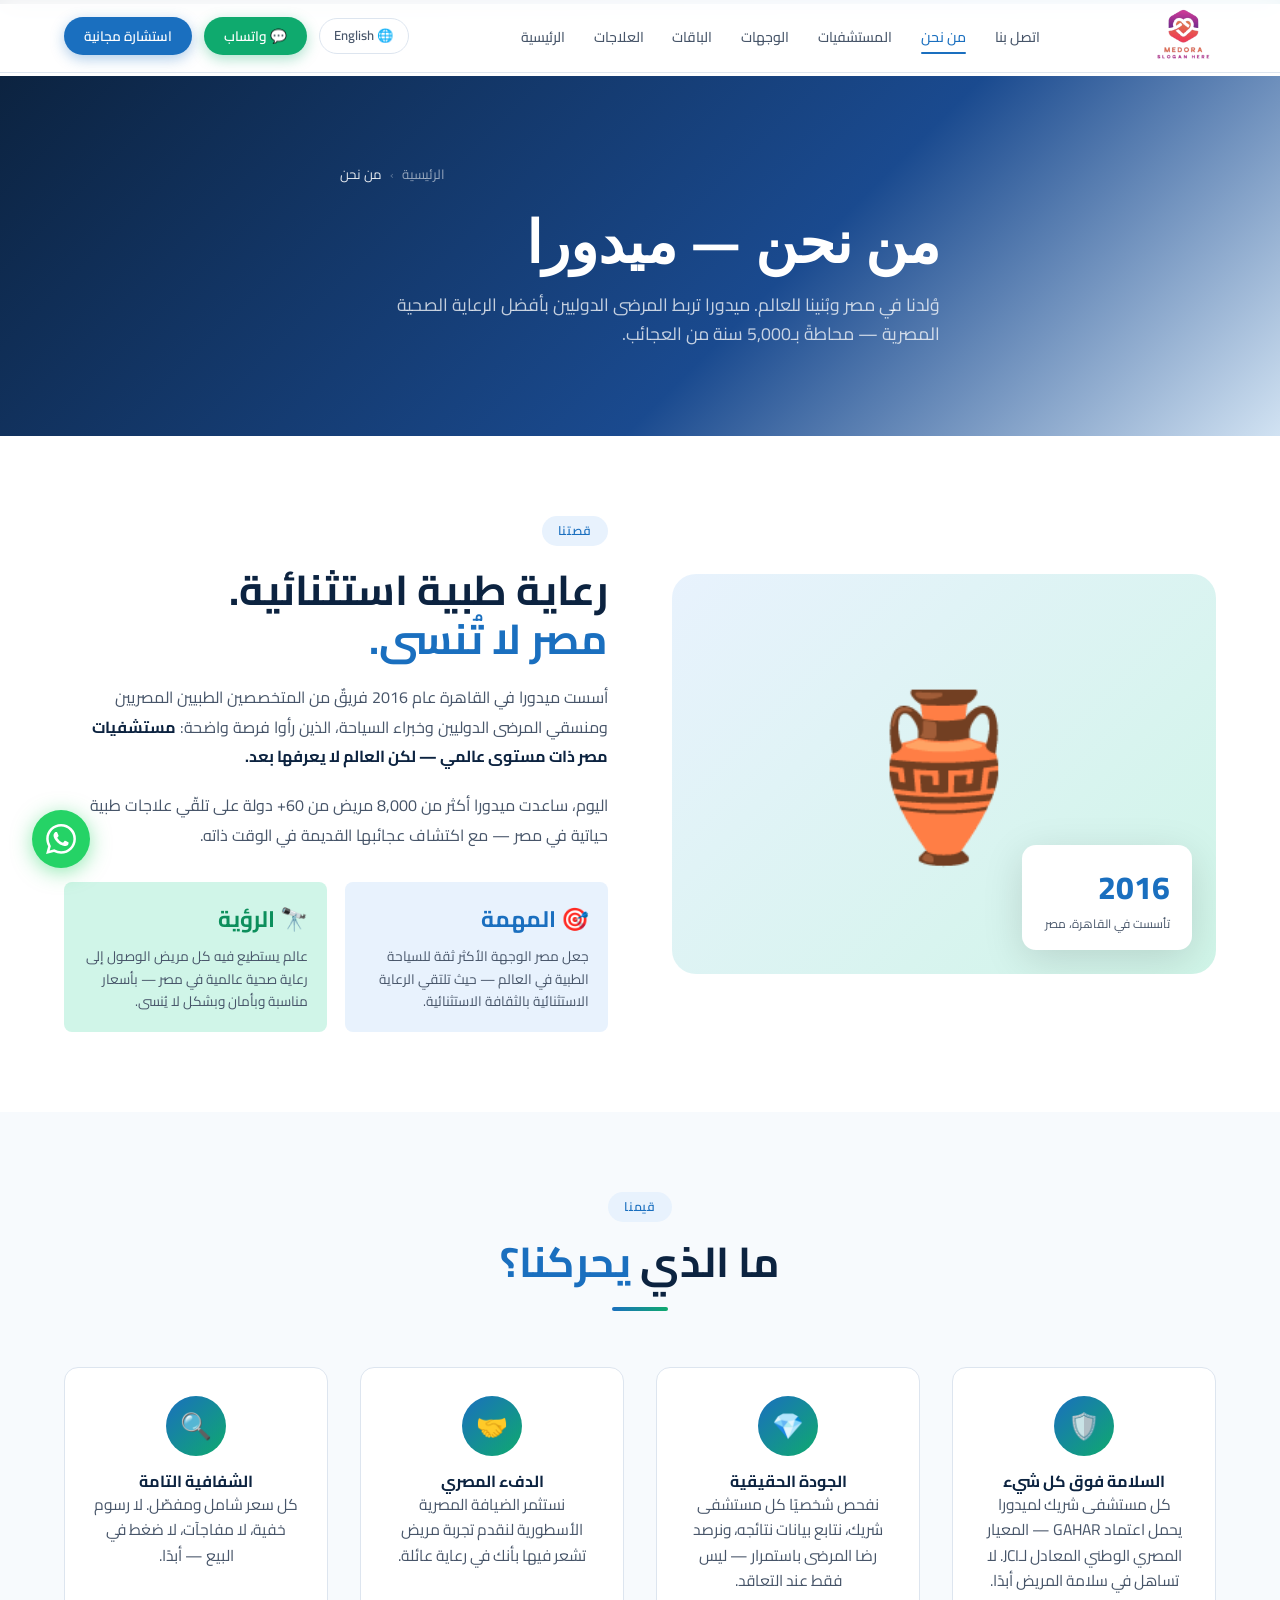
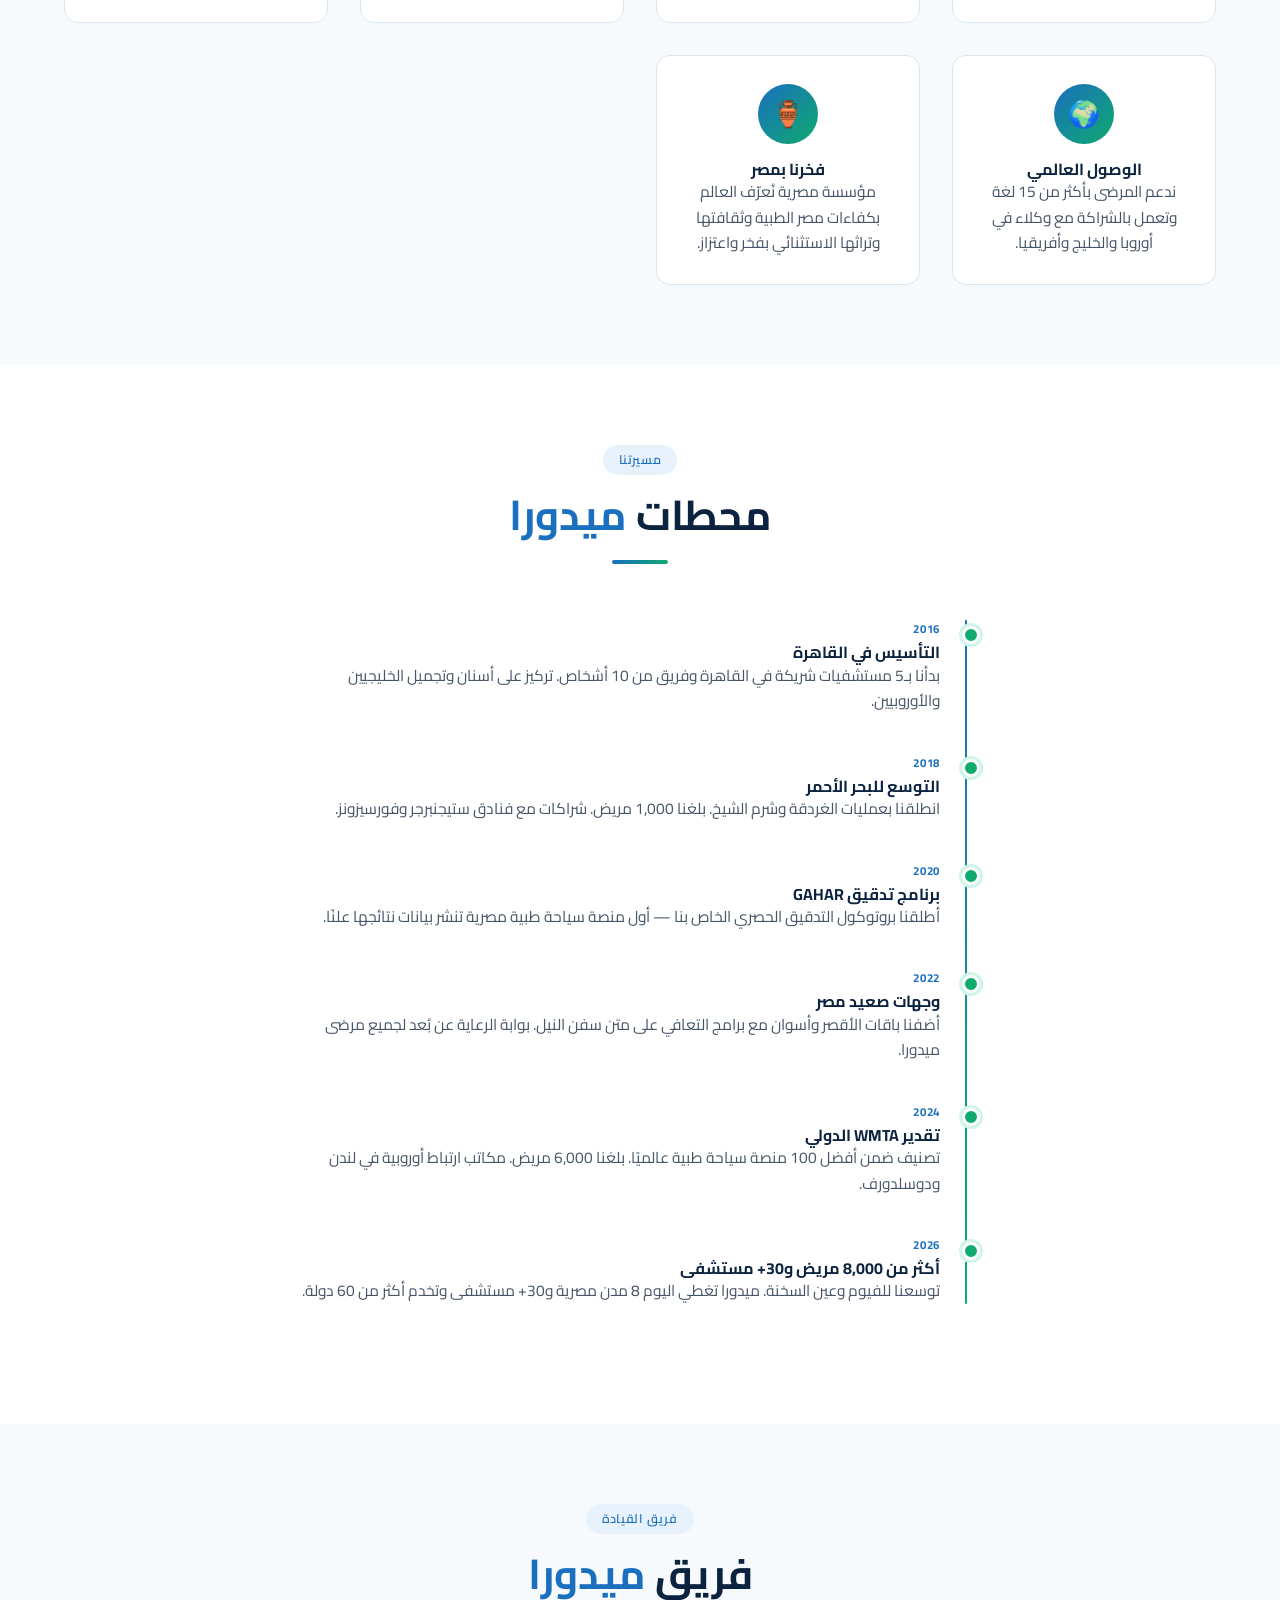
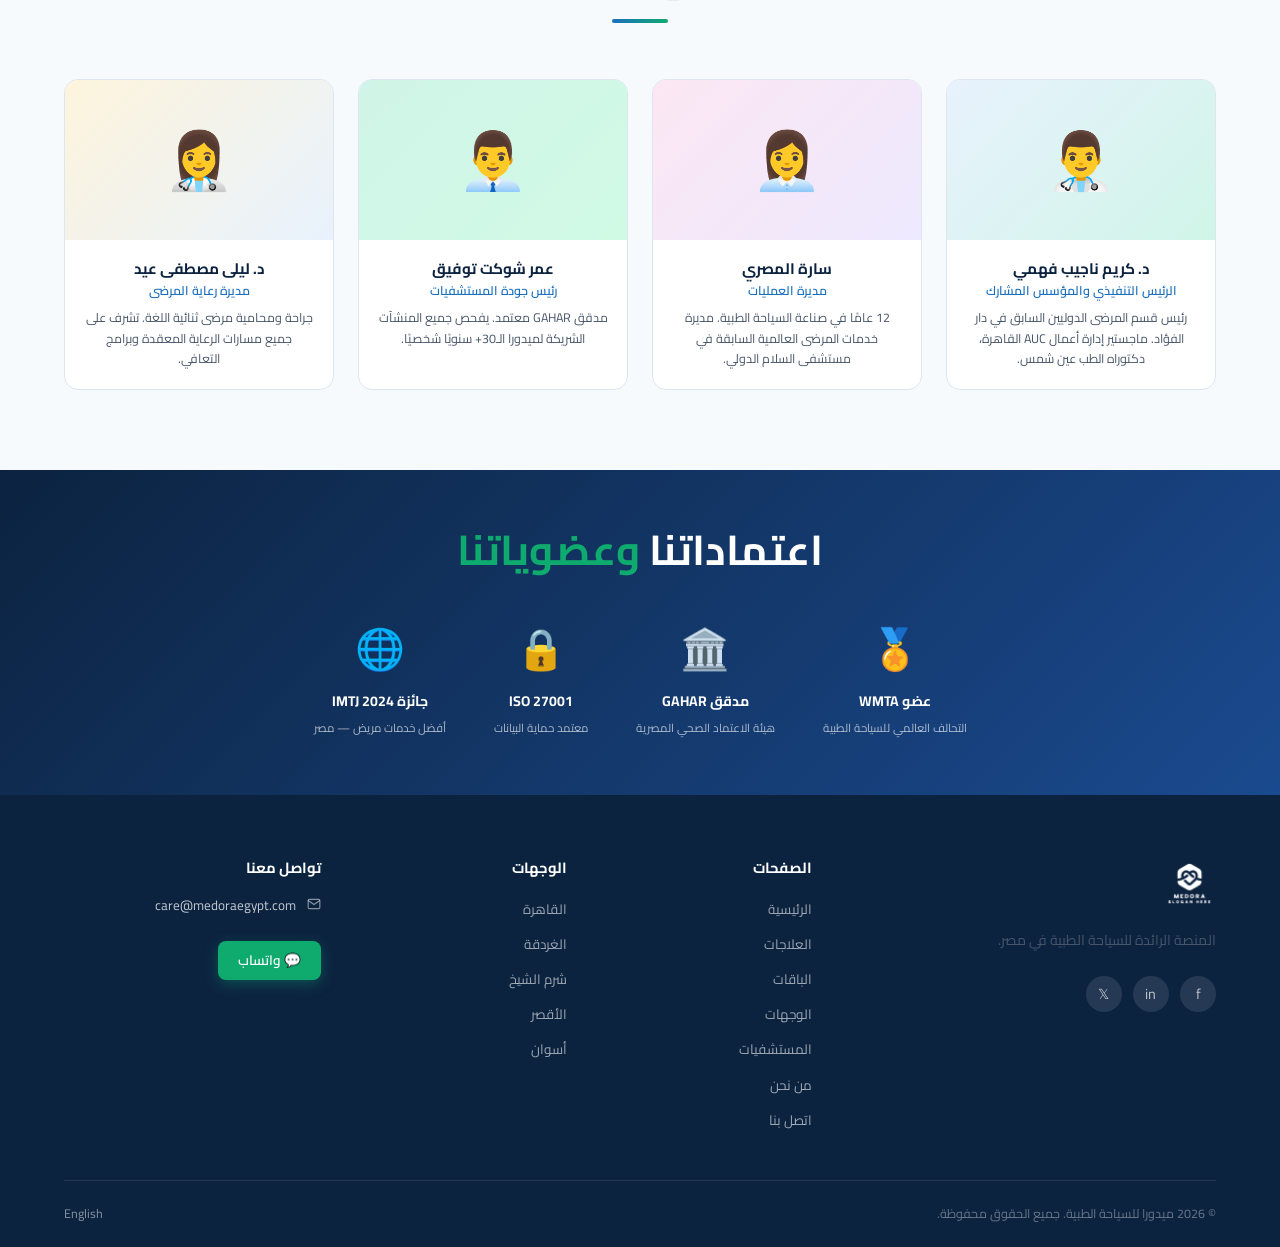
==== about-ar.html @ 48c4e3ce "Add all project files" ====
﻿<!DOCTYPE html>
<html lang="ar" dir="rtl">

<head>
    <meta charset="UTF-8" />
    <meta name="viewport" content="width=device-width, initial-scale=1.0" />
    <title>من نحن — ميدورا مصر</title>
    <meta name="description"
        content="تعرف على ميدورا: مهمتنا، رؤيتنا، قيمنا، مسيرتنا وفريقنا في خدمة السياحة الطبية في مصر منذ 2016." />
    <link rel="stylesheet" href="style.css" />
    <link href="https://fonts.googleapis.com/css2?family=Cairo:wght@400;600;700;800&display=swap" rel="stylesheet" />
    <style>
        body {
            font-family: 'Cairo', 'Inter', sans-serif
        }

        .about-split {
            display: grid;
            grid-template-columns: 1fr 1fr;
            gap: 4rem;
            align-items: center
        }

        .about-img-box {
            border-radius: var(--radius-lg);
            overflow: hidden;
            height: 400px;
            background: linear-gradient(135deg, var(--clr-primary-light), var(--clr-accent-light));
            display: flex;
            align-items: center;
            justify-content: center;
            font-size: 10rem;
            position: relative
        }

        .about-badge {
            position: absolute;
            bottom: 1.5rem;
            right: 1.5rem;
            background: #fff;
            border-radius: var(--radius-md);
            padding: 1rem 1.4rem;
            box-shadow: var(--shadow-lg)
        }

        .about-badge .n {
            font-size: 2rem;
            font-weight: 800;
            color: var(--clr-primary)
        }

        .about-badge .l {
            font-size: .75rem;
            color: var(--clr-slate)
        }

        .value-card {
            padding: 1.75rem;
            background: #fff;
            border-radius: var(--radius-md);
            border: 1px solid var(--clr-border);
            text-align: center;
            transition: var(--transition)
        }

        .value-card:hover {
            transform: translateY(-5px);
            box-shadow: var(--shadow-lg);
            border-color: var(--clr-primary)
        }

        .value-icon {
            width: 60px;
            height: 60px;
            border-radius: 50%;
            background: linear-gradient(135deg, var(--clr-primary), var(--clr-accent));
            display: flex;
            align-items: center;
            justify-content: center;
            margin: 0 auto 1rem;
            font-size: 1.6rem
        }

        .timeline {
            padding-right: 2.5rem;
            position: relative;
            max-width: 680px;
            margin: 0 auto
        }

        .timeline::before {
            content: '';
            position: absolute;
            right: .8rem;
            top: 0;
            bottom: 0;
            width: 2px;
            background: linear-gradient(to bottom, var(--clr-primary), var(--clr-accent));
            border-radius: 2px
        }

        .tl-item {
            position: relative;
            margin-bottom: 2.5rem
        }

        .tl-dot {
            position: absolute;
            right: -2.5rem;
            top: .35rem;
            width: 18px;
            height: 18px;
            background: var(--clr-accent);
            border: 3px solid #fff;
            border-radius: 50%;
            box-shadow: 0 0 0 3px var(--clr-accent-light)
        }

        .tl-year {
            font-size: .72rem;
            font-weight: 700;
            color: var(--clr-primary);
            text-transform: uppercase;
            letter-spacing: .06em;
            margin-bottom: .25rem
        }

        .team-card {
            background: #fff;
            border-radius: var(--radius-md);
            overflow: hidden;
            border: 1px solid var(--clr-border);
            text-align: center;
            transition: var(--transition)
        }

        .team-card:hover {
            transform: translateY(-5px);
            box-shadow: var(--shadow-lg)
        }

        .team-av {
            height: 160px;
            display: flex;
            align-items: center;
            justify-content: center;
            font-size: 3.5rem
        }

        .team-body {
            padding: 1.2rem
        }

        .team-body h4 {
            font-size: .95rem;
            margin-bottom: .2rem
        }

        .team-body .role {
            font-size: .78rem;
            color: var(--clr-primary);
            font-weight: 600;
            margin-bottom: .4rem
        }

        @media(max-width:768px) {
            .about-split {
                grid-template-columns: 1fr
            }

            .about-img-box {
                height: 220px;
                font-size: 6rem
            }
        }
    </style>
</head>

<body>
    <div class="egypt-strip"></div>
    <nav class="navbar" id="navbar">
        <div class="nav-inner">
            <a href="index-ar.html" class="nav-logo"><img src="images/logo.png" alt="Medora Medical Tourism" style="height:64px;width:auto;display:block" /></a>
            <ul class="nav-links">
                <li><a href="index-ar.html">الرئيسية</a></li>
                <li><a href="treatments-ar.html">العلاجات</a></li>
                <li><a href="packages-ar.html">الباقات</a></li>
                <li><a href="destinations-ar.html">الوجهات</a></li>
                <li><a href="hospitals-ar.html">المستشفيات</a></li>
                <li><a href="about-ar.html" class="active">من نحن</a></li>
                <li><a href="contact-ar.html">اتصل بنا</a></li>
            </ul>
            <div style="display:flex;align-items:center;gap:.75rem" class="hide-mobile"><a href="about.html"
                    class="lang-switcher">🌐 English</a><a href="https://wa.me/201000000000" target="_blank"
                    class="btn btn-accent btn-sm">💬 واتساب</a><a href="contact-ar.html"
                    class="btn btn-primary btn-sm">استشارة مجانية</a></div>
            <button class="hamburger" onclick="toggleMenu()"><span></span><span></span><span></span></button>
        </div>
    </nav>
    <div class="mobile-menu" id="mobileMenu"><a href="index-ar.html">الرئيسية</a><a
            href="treatments-ar.html">العلاجات</a><a href="packages-ar.html">الباقات</a><a
            href="destinations-ar.html">الوجهات</a><a href="hospitals-ar.html">المستشفيات</a><a href="about-ar.html">من
            نحن</a><a href="contact-ar.html">اتصل بنا</a><a href="about.html">🌐 English</a><a href="contact-ar.html"
            class="btn btn-primary" style="text-align:center">استشارة مجانية</a></div>

    <section class="page-hero">
        <div class="container">
            <div class="page-hero-content">
                <div class="breadcrumb"><span class="current">من نحن</span><span>›</span><a
                        href="index-ar.html">الرئيسية</a></div>
                <h1 class="serif">من نحن — ميدورا</h1>
                <p>وُلدنا في مصر وبُنينا للعالم. ميدورا تربط المرضى الدوليين بأفضل الرعاية الصحية المصرية — محاطةً
                    بـ5,000 سنة من العجائب.</p>
            </div>
        </div>
    </section>

    <section class="section">
        <div class="container">
            <div class="about-split">
                <div class="about-img-box">🏺<div class="about-badge">
                        <div class="n">2016</div>
                        <div class="l">تأسست في القاهرة، مصر</div>
                    </div>
                </div>
                <div>
                    <span class="section-label" style="margin-bottom:1.2rem;display:inline-flex">قصتنا</span>
                    <h2 style="margin-bottom:1.1rem">رعاية طبية استثنائية.<br /><span class="text-primary">مصر لا
                            تُنسى.</span></h2>
                    <p style="font-size:1rem;line-height:1.85;margin-bottom:1.2rem">أسست ميدورا في القاهرة عام 2016
                        فريقٌ من المتخصصين الطبيين المصريين ومنسقي المرضى الدوليين وخبراء السياحة، الذين رأوا فرصة
                        واضحة: <strong style="color:var(--clr-navy)">مستشفيات مصر ذات مستوى عالمي — لكن العالم لا يعرفها
                            بعد.</strong></p>
                    <p style="font-size:1rem;line-height:1.85;margin-bottom:2rem">اليوم، ساعدت ميدورا أكثر من 8,000 مريض
                        من 60+ دولة على تلقّي علاجات طبية حياتية في مصر — مع اكتشاف عجائبها القديمة في الوقت ذاته.</p>
                    <div style="display:grid;grid-template-columns:1fr 1fr;gap:1.1rem">
                        <div style="padding:1.2rem;background:var(--clr-primary-light);border-radius:var(--radius-sm)">
                            <strong style="color:var(--clr-primary);font-size:1.4rem;display:block">🎯 المهمة</strong>
                            <p style="font-size:.85rem;margin-top:.45rem">جعل مصر الوجهة الأكثر ثقة للسياحة الطبية في
                                العالم — حيث تلتقي الرعاية الاستثنائية بالثقافة الاستثنائية.</p>
                        </div>
                        <div style="padding:1.2rem;background:var(--clr-accent-light);border-radius:var(--radius-sm)">
                            <strong style="color:var(--clr-accent-dark);font-size:1.4rem;display:block">🔭
                                الرؤية</strong>
                            <p style="font-size:.85rem;margin-top:.45rem">عالم يستطيع فيه كل مريض الوصول إلى رعاية صحية
                                عالمية في مصر — بأسعار مناسبة وبأمان وبشكل لا يُنسى.</p>
                        </div>
                    </div>
                </div>
            </div>
        </div>
    </section>

    <section class="section bg-light">
        <div class="container">
            <div class="section-header"><span class="section-label">قيمنا</span>
                <h2>ما الذي <span class="text-primary">يحركنا؟</span></h2>
                <div class="divider"></div>
            </div>
            <div class="grid-3">
                <div class="value-card">
                    <div class="value-icon">🛡️</div>
                    <h4>السلامة فوق كل شيء</h4>
                    <p>كل مستشفى شريك لميدورا يحمل اعتماد GAHAR — المعيار المصري الوطني المعادل لـJCI. لا تساهل في سلامة
                        المريض أبدًا.</p>
                </div>
                <div class="value-card">
                    <div class="value-icon">💎</div>
                    <h4>الجودة الحقيقية</h4>
                    <p>نفحص شخصيًا كل مستشفى شريك، نتابع بيانات نتائجه، ونرصد رضا المرضى باستمرار — ليس فقط عند التعاقد.
                    </p>
                </div>
                <div class="value-card">
                    <div class="value-icon">🤝</div>
                    <h4>الدفء المصري</h4>
                    <p>نستثمر الضيافة المصرية الأسطورية لنقدم تجربة مريض تشعر فيها بأنك في رعاية عائلة.</p>
                </div>
                <div class="value-card">
                    <div class="value-icon">🔍</div>
                    <h4>الشفافية التامة</h4>
                    <p>كل سعر شامل ومفصّل. لا رسوم خفية، لا مفاجآت، لا ضغط في البيع — أبدًا.</p>
                </div>
                <div class="value-card">
                    <div class="value-icon">🌍</div>
                    <h4>الوصول العالمي</h4>
                    <p>ندعم المرضى بأكثر من 15 لغة وتعمل بالشراكة مع وكلاء في أوروبا والخليج وأفريقيا.</p>
                </div>
                <div class="value-card">
                    <div class="value-icon">🏺</div>
                    <h4>فخرنا بمصر</h4>
                    <p>مؤسسة مصرية نُعرّف العالم بكفاءات مصر الطبية وثقافتها وتراثها الاستثنائي بفخر واعتزاز.</p>
                </div>
            </div>
        </div>
    </section>

    <section class="section">
        <div class="container">
            <div class="section-header"><span class="section-label">مسيرتنا</span>
                <h2>محطات <span class="text-primary">ميدورا</span></h2>
                <div class="divider"></div>
            </div>
            <div class="timeline">
                <div class="tl-item">
                    <div class="tl-dot"></div>
                    <div class="tl-year">2016</div>
                    <h4>التأسيس في القاهرة</h4>
                    <p>بدأنا بـ5 مستشفيات شريكة في القاهرة وفريق من 10 أشخاص. تركيز على أسنان وتجميل الخليجيين
                        والأوروبيين.</p>
                </div>
                <div class="tl-item">
                    <div class="tl-dot"></div>
                    <div class="tl-year">2018</div>
                    <h4>التوسع للبحر الأحمر</h4>
                    <p>انطلقنا بعمليات الغردقة وشرم الشيخ. بلغنا 1,000 مريض. شراكات مع فنادق ستيجنبرجر وفورسيزونز.</p>
                </div>
                <div class="tl-item">
                    <div class="tl-dot"></div>
                    <div class="tl-year">2020</div>
                    <h4>برنامج تدقيق GAHAR</h4>
                    <p>أطلقنا بروتوكول التدقيق الحصري الخاص بنا — أول منصة سياحة طبية مصرية تنشر بيانات نتائجها علنًا.
                    </p>
                </div>
                <div class="tl-item">
                    <div class="tl-dot"></div>
                    <div class="tl-year">2022</div>
                    <h4>وجهات صعيد مصر</h4>
                    <p>أضفنا باقات الأقصر وأسوان مع برامج التعافي على متن سفن النيل. بوابة الرعاية عن بُعد لجميع مرضى
                        ميدورا.</p>
                </div>
                <div class="tl-item">
                    <div class="tl-dot"></div>
                    <div class="tl-year">2024</div>
                    <h4>تقدير WMTA الدولي</h4>
                    <p>تصنيف ضمن أفضل 100 منصة سياحة طبية عالميًا. بلغنا 6,000 مريض. مكاتب ارتباط أوروبية في لندن
                        ودوسلدورف.</p>
                </div>
                <div class="tl-item">
                    <div class="tl-dot"></div>
                    <div class="tl-year">2026</div>
                    <h4>أكثر من 8,000 مريض و30+ مستشفى</h4>
                    <p>توسعنا للفيوم وعين السخنة. ميدورا تغطي اليوم 8 مدن مصرية و30+ مستشفى وتخدم أكثر من 60 دولة.</p>
                </div>
            </div>
        </div>
    </section>

    <section class="section bg-light">
        <div class="container">
            <div class="section-header"><span class="section-label">فريق القيادة</span>
                <h2>فريق <span class="text-primary">ميدورا</span></h2>
                <div class="divider"></div>
            </div>
            <div class="grid-4">
                <div class="team-card">
                    <div class="team-av"
                        style="background:linear-gradient(135deg,var(--clr-primary-light),var(--clr-accent-light))">
                        👨‍⚕️</div>
                    <div class="team-body">
                        <h4>د. كريم ناجيب فهمي</h4>
                        <div class="role">الرئيس التنفيذي والمؤسس المشارك</div>
                        <p style="font-size:.78rem;color:var(--clr-slate)">رئيس قسم المرضى الدوليين السابق في دار
                            الفؤاد. ماجستير إدارة أعمال AUC القاهرة، دكتوراه الطب عين شمس.</p>
                    </div>
                </div>
                <div class="team-card">
                    <div class="team-av" style="background:linear-gradient(135deg,#fce7f3,#ede9fe)">👩‍💼</div>
                    <div class="team-body">
                        <h4>سارة المصري</h4>
                        <div class="role">مديرة العمليات</div>
                        <p style="font-size:.78rem;color:var(--clr-slate)">12 عامًا في صناعة السياحة الطبية. مديرة خدمات
                            المرضى العالمية السابقة في مستشفى السلام الدولي.</p>
                    </div>
                </div>
                <div class="team-card">
                    <div class="team-av" style="background:linear-gradient(135deg,var(--clr-accent-light),#d1fae5)">
                        👨‍💼</div>
                    <div class="team-body">
                        <h4>عمر شوكت توفيق</h4>
                        <div class="role">رئيس جودة المستشفيات</div>
                        <p style="font-size:.78rem;color:var(--clr-slate)">مدقق GAHAR معتمد. يفحص جميع المنشآت الشريكة
                            لميدورا الـ30+ سنويًا شخصيًا.</p>
                    </div>
                </div>
                <div class="team-card">
                    <div class="team-av"
                        style="background:linear-gradient(135deg,var(--clr-gold-light),var(--clr-primary-light))">👩‍⚕️
                    </div>
                    <div class="team-body">
                        <h4>د. ليلى مصطفى عيد</h4>
                        <div class="role">مديرة رعاية المرضى</div>
                        <p style="font-size:.78rem;color:var(--clr-slate)">جراحة ومحامية مرضى ثنائية اللغة. تشرف على
                            جميع مسارات الرعاية المعقدة وبرامج التعافي.</p>
                    </div>
                </div>
            </div>
        </div>
    </section>

    <section class="section bg-gradient-blue" style="padding:3.5rem 0">
        <div class="container">
            <h2 style="color:#fff;text-align:center;margin-bottom:2.5rem">اعتماداتنا <span
                    style="color:var(--clr-accent)">وعضوياتنا</span></h2>
            <div style="display:flex;align-items:center;justify-content:center;flex-wrap:wrap;gap:3rem">
                <div style="text-align:center;color:#fff">
                    <div style="font-size:2.5rem;margin-bottom:.5rem">🏅</div><strong
                        style="display:block;font-size:.88rem">عضو WMTA</strong><span
                        style="font-size:.72rem;opacity:.65">التحالف العالمي للسياحة الطبية</span>
                </div>
                <div style="text-align:center;color:#fff">
                    <div style="font-size:2.5rem;margin-bottom:.5rem">🏛️</div><strong
                        style="display:block;font-size:.88rem">مدقق GAHAR</strong><span
                        style="font-size:.72rem;opacity:.65">هيئة الاعتماد الصحي المصرية</span>
                </div>
                <div style="text-align:center;color:#fff">
                    <div style="font-size:2.5rem;margin-bottom:.5rem">🔒</div><strong
                        style="display:block;font-size:.88rem">ISO 27001</strong><span
                        style="font-size:.72rem;opacity:.65">معتمد حماية البيانات</span>
                </div>
                <div style="text-align:center;color:#fff">
                    <div style="font-size:2.5rem;margin-bottom:.5rem">🌐</div><strong
                        style="display:block;font-size:.88rem">جائزة IMTJ 2024</strong><span
                        style="font-size:.72rem;opacity:.65">أفضل خدمات مريض — مصر</span>
                </div>
            </div>
        </div>
    </section>

    <footer class="footer">
        <div class="container">
            <div class="footer-grid">
                <div class="footer-brand">
                    <div class="footer-logo-wrap"><img src="images/logo.png" alt="Medora" style="height:52px;width:auto;filter:brightness(0) invert(1)" /></div>
                    <p>المنصة الرائدة للسياحة الطبية في مصر.</p>
                    <div class="social-links"><a href="#">f</a><a href="#">in</a><a href="#">𝕏</a></div>
                </div>
                <div class="footer-col">
                    <h4>الصفحات</h4>
                    <ul>
                        <li><a href="index-ar.html">الرئيسية</a></li>
                        <li><a href="treatments-ar.html">العلاجات</a></li>
                        <li><a href="packages-ar.html">الباقات</a></li>
                        <li><a href="destinations-ar.html">الوجهات</a></li>
                        <li><a href="hospitals-ar.html">المستشفيات</a></li>
                        <li><a href="about-ar.html">من نحن</a></li>
                        <li><a href="contact-ar.html">اتصل بنا</a></li>
                    </ul>
                </div>
                <div class="footer-col">
                    <h4>الوجهات</h4>
                    <ul>
                        <li><a href="destinations-ar.html">القاهرة</a></li>
                        <li><a href="destinations-ar.html">الغردقة</a></li>
                        <li><a href="destinations-ar.html">شرم الشيخ</a></li>
                        <li><a href="destinations-ar.html">الأقصر</a></li>
                        <li><a href="destinations-ar.html">أسوان</a></li>
                    </ul>
                </div>
                <div class="footer-col">
                    <h4>تواصل معنا</h4>
                    <div class="footer-contact-item"><svg width="14" height="14" viewBox="0 0 24 24" fill="none"
                            stroke="rgba(255,255,255,.5)" stroke-width="2">
                            <path d="M4 4h16c1.1 0 2 .9 2 2v12c0 1.1-.9 2-2 2H4c-1.1 0-2-.9-2-2V6c0-1.1.9-2 2-2z" />
                            <polyline points="22,6 12,13 2,6" />
                        </svg><span>care@medoraegypt.com</span></div><a href="https://wa.me/201000000000"
                        class="btn btn-accent btn-sm" style="margin-top:.75rem;border-radius:8px" target="_blank">💬
                        واتساب</a>
                </div>
            </div>
            <div class="footer-bottom"><span>© 2026 ميدورا للسياحة الطبية. جميع الحقوق محفوظة.</span><a
                    href="about.html" style="color:rgba(255,255,255,.5)">English</a></div>
        </div>
    </footer>
    <a href="https://wa.me/201000000000" class="whatsapp-float" target="_blank" aria-label="WhatsApp"
        style="left:2rem;right:auto"><svg viewBox="0 0 24 24">
            <path
                d="M17.472 14.382c-.297-.149-1.758-.867-2.03-.967-.273-.099-.471-.148-.67.15-.197.297-.767.966-.94 1.164-.173.199-.347.223-.644.075-.297-.15-1.255-.463-2.39-1.475-.883-.788-1.48-1.761-1.653-2.059-.173-.297-.018-.458.13-.606.134-.133.298-.347.446-.52.149-.174.198-.298.298-.497.099-.198.05-.371-.025-.52-.075-.149-.669-1.612-.916-2.207-.242-.579-.487-.5-.669-.51-.173-.008-.371-.01-.57-.01-.198 0-.52.074-.792.372-.272.297-1.04 1.016-1.04 2.479 0 1.462 1.065 2.875 1.213 3.074.149.198 2.096 3.2 5.077 4.487.709.306 1.262.489 1.694.625.712.227 1.36.195 1.871.118.571-.085 1.758-.719 2.006-1.413.248-.694.248-1.289.173-1.413-.074-.124-.272-.198-.57-.347m-5.421 7.403h-.004a9.87 9.87 0 0 1-5.031-1.378l-.361-.214-3.741.982.998-3.648-.235-.374a9.86 9.86 0 0 1-1.51-5.26c.001-5.45 4.436-9.884 9.888-9.884 2.64 0 5.122 1.03 6.988 2.898a9.825 9.825 0 0 1 2.893 6.994c-.003 5.45-4.437 9.884-9.885 9.884m8.413-18.297A11.815 11.815 0 0 0 12.05 0C5.495 0 .16 5.335.157 11.892c0 2.096.547 4.142 1.588 5.945L.057 24l6.305-1.654a11.882 11.882 0 0 0 5.683 1.448h.005c6.554 0 11.89-5.335 11.893-11.893a11.821 11.821 0 0 0-3.48-8.413Z" />
        </svg></a>
    <script>window.addEventListener('scroll', () => { document.getElementById('navbar').classList.toggle('scrolled', window.scrollY > 20) }); function toggleMenu() { document.getElementById('mobileMenu').classList.toggle('open') }</script>
</body>

</html>
---- style.css ----
/* ============================================================
   Medora — Egypt Medical Tourism Design System
   ============================================================ */
@import url('https://fonts.googleapis.com/css2?family=Inter:wght@300;400;500;600;700;800&family=Playfair+Display:wght@700;800&display=swap');

:root {
    --clr-primary: #1a6fbf;
    --clr-primary-dark: #145ea8;
    --clr-primary-light: #e8f2fd;
    --clr-accent: #0faa6e;
    --clr-accent-dark: #0c8f5c;
    --clr-accent-light: #d0f5e8;
    --clr-gold: #d4a017;
    --clr-gold-light: #fdf4dc;
    --clr-navy: #0c2340;
    --clr-slate: #475569;
    --clr-light: #f7fafd;
    --clr-white: #ffffff;
    --clr-border: #dde5ef;

    --shadow-sm: 0 1px 4px rgba(0, 0, 0, .08);
    --shadow-md: 0 4px 18px rgba(0, 0, 0, .10);
    --shadow-lg: 0 10px 40px rgba(0, 0, 0, .13);
    --shadow-xl: 0 20px 60px rgba(0, 0, 0, .16);

    --radius-sm: 8px;
    --radius-md: 14px;
    --radius-lg: 24px;

    --transition: all .25s cubic-bezier(.4, 0, .2, 1);
    --font-main: 'Inter', sans-serif;
    --font-serif: 'Playfair Display', serif;
}

*,
*::before,
*::after {
    box-sizing: border-box;
    margin: 0;
    padding: 0
}

html {
    scroll-behavior: smooth
}

body {
    font-family: var(--font-main);
    color: var(--clr-navy);
    background: var(--clr-white);
    line-height: 1.65;
    -webkit-font-smoothing: antialiased
}

img {
    max-width: 100%;
    display: block
}

a {
    text-decoration: none;
    color: inherit
}

ul {
    list-style: none
}

button {
    cursor: pointer;
    border: none;
    background: none;
    font-family: inherit
}

h1,
h2,
h3,
h4,
h5 {
    line-height: 1.2;
    font-weight: 700
}

h1 {
    font-size: clamp(2rem, 5vw, 3.6rem)
}

h2 {
    font-size: clamp(1.6rem, 4vw, 2.6rem)
}

h3 {
    font-size: clamp(1.1rem, 2.5vw, 1.45rem)
}

p {
    color: var(--clr-slate);
    font-size: .97rem
}

.serif {
    font-family: var(--font-serif)
}

.text-primary {
    color: var(--clr-primary)
}

.text-accent {
    color: var(--clr-accent)
}

.text-gold {
    color: var(--clr-gold)
}

.text-white {
    color: #fff !important
}

.text-center {
    text-align: center
}

.container {
    max-width: 1200px;
    margin: 0 auto;
    padding: 0 1.5rem
}

.section {
    padding: 5rem 0
}

.section-sm {
    padding: 3rem 0
}

.grid-2 {
    display: grid;
    grid-template-columns: repeat(auto-fit, minmax(280px, 1fr));
    gap: 2rem
}

.grid-3 {
    display: grid;
    grid-template-columns: repeat(auto-fit, minmax(250px, 1fr));
    gap: 2rem
}

.grid-4 {
    display: grid;
    grid-template-columns: repeat(auto-fit, minmax(210px, 1fr));
    gap: 1.5rem
}

.flex-center {
    display: flex;
    align-items: center;
    justify-content: center
}

.flex-between {
    display: flex;
    align-items: center;
    justify-content: space-between
}

/* ─── Buttons ─── */
.btn {
    display: inline-flex;
    align-items: center;
    gap: .5rem;
    padding: .75rem 2rem;
    border-radius: 50px;
    font-weight: 600;
    font-size: .95rem;
    transition: var(--transition);
    white-space: nowrap
}

.btn-primary {
    background: var(--clr-primary);
    color: #fff;
    box-shadow: 0 4px 14px rgba(26, 111, 191, .35)
}

.btn-primary:hover {
    background: var(--clr-primary-dark);
    transform: translateY(-2px);
    box-shadow: 0 8px 24px rgba(26, 111, 191, .45)
}

.btn-accent {
    background: var(--clr-accent);
    color: #fff;
    box-shadow: 0 4px 14px rgba(15, 170, 110, .35)
}

.btn-accent:hover {
    background: var(--clr-accent-dark);
    transform: translateY(-2px)
}

.btn-gold {
    background: var(--clr-gold);
    color: #fff;
    box-shadow: 0 4px 14px rgba(212, 160, 23, .35)
}

.btn-gold:hover {
    background: #b8890f;
    transform: translateY(-2px)
}

.btn-outline {
    background: transparent;
    color: var(--clr-primary);
    border: 2px solid var(--clr-primary)
}

.btn-outline:hover {
    background: var(--clr-primary);
    color: #fff;
    transform: translateY(-2px)
}

.btn-outline-white {
    background: transparent;
    color: #fff;
    border: 2px solid rgba(255, 255, 255, .7)
}

.btn-outline-white:hover {
    background: rgba(255, 255, 255, .15);
    border-color: #fff;
    transform: translateY(-2px)
}

.btn-lg {
    padding: 1rem 2.5rem;
    font-size: 1.05rem
}

.btn-sm {
    padding: .5rem 1.25rem;
    font-size: .85rem
}

/* ─── Section Header ─── */
.section-header {
    text-align: center;
    margin-bottom: 3.5rem
}

.section-label {
    display: inline-flex;
    align-items: center;
    gap: .4rem;
    background: var(--clr-primary-light);
    color: var(--clr-primary);
    padding: .3rem 1rem;
    border-radius: 50px;
    font-size: .78rem;
    font-weight: 600;
    letter-spacing: .05em;
    text-transform: uppercase;
    margin-bottom: 1rem
}

.section-label.accent {
    background: var(--clr-accent-light);
    color: var(--clr-accent-dark)
}

.section-label.gold {
    background: var(--clr-gold-light);
    color: #92690a
}

.section-header h2 {
    margin-bottom: .75rem
}

.section-header p {
    max-width: 580px;
    margin: 0 auto;
    font-size: 1.05rem
}

.divider {
    width: 56px;
    height: 4px;
    background: linear-gradient(90deg, var(--clr-primary), var(--clr-accent));
    border-radius: 2px;
    margin: 1.2rem auto 0
}

/* ─── Logo Image (real logo file) ─── */
.nav-logo img {
    height: 52px;
    width: auto;
    display: block;
}

.footer-logo-img {
    height: 52px;
    width: auto;
    display: block;
    margin-bottom: 1rem;
}

/* ─── Navbar ─── */
.navbar {
    position: fixed;
    top: 0;
    left: 0;
    right: 0;
    z-index: 999;
    background: rgba(255, 255, 255, .93);
    backdrop-filter: blur(12px);
    border-bottom: 1px solid var(--clr-border);
    transition: var(--transition)
}

.navbar.scrolled {
    box-shadow: var(--shadow-md)
}

.nav-inner {
    display: flex;
    align-items: center;
    justify-content: space-between;
    height: 72px;
    max-width: 1200px;
    margin: 0 auto;
    padding: 0 1.5rem
}

.nav-logo {
    display: flex;
    align-items: center;
    gap: .75rem;
    text-decoration: none
}

.medora-logo-svg {
    height: 44px;
    width: auto
}

.nav-links {
    display: flex;
    align-items: center;
    gap: 1.8rem
}

.nav-links a {
    font-size: .88rem;
    font-weight: 500;
    color: var(--clr-slate);
    position: relative;
    transition: var(--transition)
}

.nav-links a::after {
    content: '';
    position: absolute;
    left: 0;
    bottom: -4px;
    width: 0;
    height: 2px;
    background: var(--clr-primary);
    border-radius: 1px;
    transition: var(--transition)
}

.nav-links a:hover,
.nav-links a.active {
    color: var(--clr-primary)
}

.nav-links a:hover::after,
.nav-links a.active::after {
    width: 100%
}

.hamburger {
    display: none;
    flex-direction: column;
    gap: 5px;
    width: 28px;
    cursor: pointer;
    padding: 4px
}

.hamburger span {
    display: block;
    height: 2px;
    width: 100%;
    background: var(--clr-navy);
    border-radius: 2px;
    transition: var(--transition)
}

.mobile-menu {
    display: none;
    position: fixed;
    top: 72px;
    left: 0;
    right: 0;
    background: #fff;
    border-bottom: 1px solid var(--clr-border);
    padding: 1.5rem;
    z-index: 998;
    flex-direction: column;
    gap: 1rem;
    box-shadow: var(--shadow-lg)
}

.mobile-menu.open {
    display: flex
}

.mobile-menu a {
    font-size: 1rem;
    font-weight: 500;
    color: var(--clr-slate);
    padding: .6rem 0;
    border-bottom: 1px solid var(--clr-border);
    transition: var(--transition)
}

.mobile-menu a:hover {
    color: var(--clr-primary)
}

/* ─── Page Hero ─── */
.page-hero {
    position: relative;
    min-height: 360px;
    overflow: hidden;
    display: flex;
    align-items: center;
    background: linear-gradient(135deg, #0c2340 0%, #1a4a8f 60%, rgba(26, 111, 191, .2) 100%);
    margin-top: 72px
}

.page-hero::before {
    content: '';
    position: absolute;
    inset: 0;
    background: url('images/hero_egypt.jpg') center/cover no-repeat;
    opacity: .18
}

.page-hero-content {
    position: relative;
    z-index: 1;
    padding: 4.5rem 0
}

.page-hero h1 {
    color: #fff;
    margin-bottom: 1rem
}

.page-hero p {
    color: rgba(255, 255, 255, .75);
    font-size: 1.1rem;
    max-width: 600px
}

.breadcrumb {
    display: flex;
    align-items: center;
    gap: .5rem;
    margin-bottom: 1.2rem
}

.breadcrumb a {
    color: rgba(255, 255, 255, .55);
    font-size: .83rem;
    transition: var(--transition)
}

.breadcrumb a:hover {
    color: #fff
}

.breadcrumb span {
    color: rgba(255, 255, 255, .3);
    font-size: .78rem
}

.breadcrumb .current {
    color: rgba(255, 255, 255, .9);
    font-size: .83rem
}

/* ─── Cards ─── */
.card {
    background: #fff;
    border-radius: var(--radius-md);
    box-shadow: var(--shadow-sm);
    overflow: hidden;
    transition: var(--transition);
    border: 1px solid var(--clr-border)
}

.card:hover {
    transform: translateY(-6px);
    box-shadow: var(--shadow-lg)
}

.card-img {
    height: 200px;
    overflow: hidden
}

.card-img img {
    width: 100%;
    height: 100%;
    object-fit: cover;
    transition: transform .5s ease
}

.card:hover .card-img img {
    transform: scale(1.07)
}

.card-body {
    padding: 1.5rem
}

.card-badge {
    display: inline-flex;
    align-items: center;
    gap: .3rem;
    background: var(--clr-primary-light);
    color: var(--clr-primary);
    padding: .2rem .75rem;
    border-radius: 50px;
    font-size: .72rem;
    font-weight: 700;
    margin-bottom: .7rem
}

.card-badge.green {
    background: var(--clr-accent-light);
    color: var(--clr-accent-dark)
}

.card-badge.gold {
    background: var(--clr-gold-light);
    color: #92690a
}

.card-price .amount {
    font-size: 1.5rem;
    font-weight: 800;
    color: var(--clr-primary)
}

.card-footer {
    padding: 1rem 1.5rem;
    border-top: 1px solid var(--clr-border);
    display: flex;
    align-items: center;
    justify-content: space-between
}

.stars {
    color: var(--clr-gold);
    font-size: .85rem;
    letter-spacing: 1px
}

/* ─── Stats bar ─── */
.stats-bar {
    background: linear-gradient(135deg, var(--clr-primary), var(--clr-primary-dark));
    padding: 2.5rem 0
}

.stats-grid {
    display: grid;
    grid-template-columns: repeat(4, 1fr);
    gap: 2rem;
    text-align: center
}

.stat-item .number {
    font-size: 2.4rem;
    font-weight: 800;
    color: #fff;
    display: block
}

.stat-item .label {
    font-size: .82rem;
    color: rgba(255, 255, 255, .75);
    margin-top: .2rem
}

/* ─── Journey ─── */
.journey-steps {
    display: flex;
    align-items: flex-start;
    gap: 0;
    flex-wrap: wrap
}

.journey-step {
    flex: 1;
    min-width: 130px;
    text-align: center;
    padding: 1.5rem 1rem;
    position: relative
}

.journey-step:not(:last-child)::after {
    content: '→';
    position: absolute;
    right: -10px;
    top: 1.8rem;
    font-size: 1.4rem;
    color: var(--clr-primary)
}

.journey-number {
    width: 54px;
    height: 54px;
    border-radius: 50%;
    background: linear-gradient(135deg, var(--clr-primary), var(--clr-accent));
    color: #fff;
    font-weight: 800;
    font-size: 1.1rem;
    display: flex;
    align-items: center;
    justify-content: center;
    margin: 0 auto 1rem;
    box-shadow: 0 4px 14px rgba(26, 111, 191, .3)
}

.journey-step h4 {
    font-size: .9rem;
    margin-bottom: .3rem
}

.journey-step p {
    font-size: .78rem
}

/* ─── Country/City card ─── */
.city-card {
    position: relative;
    border-radius: var(--radius-md);
    overflow: hidden;
    height: 240px;
    cursor: pointer
}

.city-card img {
    width: 100%;
    height: 100%;
    object-fit: cover;
    transition: transform .5s ease
}

.city-card:hover img {
    transform: scale(1.08)
}

.city-overlay {
    position: absolute;
    inset: 0;
    background: linear-gradient(to top, rgba(12, 35, 64, .88) 30%, transparent 80%);
    display: flex;
    flex-direction: column;
    justify-content: flex-end;
    padding: 1.4rem;
    transition: var(--transition)
}

.city-card:hover .city-overlay {
    background: linear-gradient(to top, rgba(12, 35, 64, .94) 30%, rgba(26, 111, 191, .15) 100%)
}

.city-overlay h3 {
    color: #fff;
    font-size: 1.15rem;
    margin-bottom: .2rem
}

.city-overlay p {
    color: rgba(255, 255, 255, .72);
    font-size: .78rem
}

.city-tag {
    background: var(--clr-primary);
    color: #fff;
    padding: .18rem .7rem;
    border-radius: 50px;
    font-size: .7rem;
    font-weight: 700;
    margin-bottom: .5rem;
    width: fit-content
}

/* ─── Doctor Card ─── */
.doctor-card {
    background: #fff;
    border-radius: var(--radius-md);
    box-shadow: var(--shadow-sm);
    overflow: hidden;
    border: 1px solid var(--clr-border);
    transition: var(--transition);
    text-align: center
}

.doctor-card:hover {
    transform: translateY(-6px);
    box-shadow: var(--shadow-lg)
}

.doctor-img {
    height: 200px;
    background: linear-gradient(135deg, var(--clr-primary-light), var(--clr-accent-light));
    display: flex;
    align-items: center;
    justify-content: center;
    font-size: 4rem
}

.doctor-body {
    padding: 1.4rem
}

.doctor-body h4 {
    font-size: 1rem;
    font-weight: 700;
    margin-bottom: .2rem
}

.doctor-body .specialty {
    font-size: .8rem;
    color: var(--clr-primary);
    font-weight: 600;
    margin-bottom: .6rem
}

.cert-badge {
    background: var(--clr-accent-light);
    color: var(--clr-accent-dark);
    padding: .15rem .6rem;
    border-radius: 4px;
    font-size: .68rem;
    font-weight: 700;
    display: inline-block;
    margin: .2rem
}

/* ─── Testimonial ─── */
.testimonial-card {
    background: #fff;
    border-radius: var(--radius-md);
    padding: 2rem;
    box-shadow: var(--shadow-md);
    border: 1px solid var(--clr-border);
    position: relative
}

.testimonial-card::before {
    content: '"';
    font-size: 6rem;
    line-height: 1;
    color: var(--clr-primary-light);
    font-family: var(--font-serif);
    position: absolute;
    top: .8rem;
    right: 1.2rem
}

.testimonial-text {
    font-size: .92rem;
    color: var(--clr-slate);
    font-style: italic;
    margin-bottom: 1.2rem;
    line-height: 1.8
}

.testimonial-author {
    display: flex;
    align-items: center;
    gap: .7rem
}

.testimonial-avatar {
    width: 46px;
    height: 46px;
    border-radius: 50%;
    background: linear-gradient(135deg, var(--clr-primary), var(--clr-accent));
    display: flex;
    align-items: center;
    justify-content: center;
    font-weight: 700;
    color: #fff;
    font-size: .95rem;
    flex-shrink: 0
}

.testimonial-info strong {
    display: block;
    font-size: .88rem
}

.testimonial-info span {
    display: block;
    font-size: .76rem;
    color: var(--clr-slate)
}

/* ─── Feature icon ─── */
.feature-icon {
    width: 62px;
    height: 62px;
    border-radius: 14px;
    background: var(--clr-primary-light);
    display: flex;
    align-items: center;
    justify-content: center;
    margin-bottom: 1.2rem;
    transition: var(--transition)
}

.feature-icon svg {
    width: 26px;
    height: 26px;
    stroke: var(--clr-primary)
}

.feature-icon.accent {
    background: var(--clr-accent-light)
}

.feature-icon.accent svg {
    stroke: var(--clr-accent-dark)
}

.feature-icon.gold {
    background: var(--clr-gold-light)
}

.feature-icon.gold svg {
    stroke: var(--clr-gold)
}

/* ─── Tag ─── */
.tag {
    display: inline-block;
    padding: .22rem .8rem;
    background: var(--clr-primary-light);
    color: var(--clr-primary);
    border-radius: 50px;
    font-size: .76rem;
    font-weight: 600
}

.tag.green {
    background: var(--clr-accent-light);
    color: var(--clr-accent-dark)
}

.tag.gold {
    background: var(--clr-gold-light);
    color: #92690a
}

/* ─── Form ─── */
.form-group {
    margin-bottom: 1.4rem
}

.form-label {
    display: block;
    font-size: .83rem;
    font-weight: 600;
    color: var(--clr-navy);
    margin-bottom: .4rem
}

.form-control {
    width: 100%;
    padding: .8rem 1rem;
    border-radius: var(--radius-sm);
    border: 1.5px solid var(--clr-border);
    font-size: .93rem;
    font-family: var(--font-main);
    color: var(--clr-navy);
    background: #fff;
    transition: var(--transition)
}

.form-control:focus {
    outline: none;
    border-color: var(--clr-primary);
    box-shadow: 0 0 0 3px rgba(26, 111, 191, .14)
}

textarea.form-control {
    resize: vertical;
    min-height: 128px
}

select.form-control {
    cursor: pointer
}

/* ─── Details/Accordion ─── */
details {
    border: 1px solid var(--clr-border);
    border-radius: var(--radius-sm);
    margin-bottom: .7rem;
    overflow: hidden
}

details summary {
    padding: 1rem 1.2rem;
    font-weight: 600;
    cursor: pointer;
    display: flex;
    align-items: center;
    justify-content: space-between;
    background: var(--clr-light);
    transition: var(--transition);
    list-style: none
}

details summary::-webkit-details-marker {
    display: none
}

details summary::after {
    content: '+';
    font-size: 1.4rem;
    color: var(--clr-primary);
    transition: var(--transition)
}

details[open] summary::after {
    content: '−'
}

details[open] summary {
    background: var(--clr-primary-light);
    color: var(--clr-primary)
}

details .details-body {
    padding: 1rem 1.2rem;
    font-size: .88rem;
    color: var(--clr-slate);
    border-top: 1px solid var(--clr-border)
}

/* ─── Backgrounds ─── */
.bg-light {
    background: var(--clr-light)
}

.bg-navy {
    background: var(--clr-navy)
}

.bg-gradient-blue {
    background: linear-gradient(135deg, #0c2340 0%, #1a4a8f 100%)
}

.bg-gradient-green {
    background: linear-gradient(135deg, #064e3b 0%, var(--clr-accent-dark) 100%)
}

.bg-gradient-egypt {
    background: linear-gradient(135deg, #0c2340 0%, #1a4a8f 50%, #0faa6e22 100%)
}

/* ─── WhatsApp Float ─── */
.whatsapp-float {
    position: fixed;
    bottom: 2rem;
    right: 2rem;
    z-index: 997;
    width: 58px;
    height: 58px;
    border-radius: 50%;
    background: #25d366;
    color: #fff;
    display: flex;
    align-items: center;
    justify-content: center;
    box-shadow: 0 4px 20px rgba(37, 211, 102, .5);
    transition: var(--transition);
    animation: pulseGreen 2s infinite
}

.whatsapp-float:hover {
    transform: scale(1.12);
    background: #20ba5a
}

.whatsapp-float svg {
    width: 30px;
    height: 30px;
    fill: #fff
}

@keyframes pulseGreen {

    0%,
    100% {
        box-shadow: 0 4px 20px rgba(37, 211, 102, .5)
    }

    50% {
        box-shadow: 0 4px 32px rgba(37, 211, 102, .8)
    }
}

/* ─── Footer ─── */
.footer {
    background: var(--clr-navy);
    color: rgba(255, 255, 255, .75);
    padding: 4rem 0 0
}

.footer-grid {
    display: grid;
    grid-template-columns: 1.8fr 1fr 1fr 1.3fr;
    gap: 3rem;
    padding-bottom: 3rem
}

.footer-brand p {
    font-size: .88rem;
    line-height: 1.85;
    margin-bottom: 1.4rem
}

.footer-logo-wrap {
    display: flex;
    align-items: center;
    gap: .7rem;
    margin-bottom: 1rem
}

.footer-logo-wrap img,
.footer-logo-svg {
    height: 38px;
    width: auto
}

.social-links {
    display: flex;
    gap: .7rem
}

.social-links a {
    width: 36px;
    height: 36px;
    border-radius: 50%;
    background: rgba(255, 255, 255, .1);
    display: flex;
    align-items: center;
    justify-content: center;
    transition: var(--transition);
    color: rgba(255, 255, 255, .7);
    font-size: .9rem;
    text-decoration: none
}

.social-links a:hover {
    background: var(--clr-primary);
    color: #fff;
    transform: translateY(-3px)
}

.footer-col h4 {
    color: #fff;
    margin-bottom: 1.1rem;
    font-size: .92rem
}

.footer-col ul {
    display: flex;
    flex-direction: column;
    gap: .55rem
}

.footer-col ul li a {
    font-size: .84rem;
    color: rgba(255, 255, 255, .6);
    transition: var(--transition)
}

.footer-col ul li a:hover {
    color: var(--clr-accent);
    padding-left: 4px
}

.footer-contact-item {
    display: flex;
    align-items: flex-start;
    gap: .7rem;
    margin-bottom: .8rem;
    font-size: .83rem
}

.footer-contact-item svg {
    flex-shrink: 0;
    margin-top: 2px
}

.footer-bottom {
    border-top: 1px solid rgba(255, 255, 255, .1);
    padding: 1.4rem 0;
    display: flex;
    align-items: center;
    justify-content: space-between;
    flex-wrap: wrap;
    gap: 1rem;
    font-size: .78rem;
    color: rgba(255, 255, 255, .38)
}

.footer-bottom a {
    color: rgba(255, 255, 255, .5);
    transition: var(--transition)
}

.footer-bottom a:hover {
    color: var(--clr-accent)
}

/* ─── Responsive ─── */
@media(max-width:1024px) {
    .footer-grid {
        grid-template-columns: 1fr 1fr
    }

    .stats-grid {
        grid-template-columns: repeat(2, 1fr)
    }
}

@media(max-width:768px) {

    .nav-links,
    .nav-actions .hide-mobile {
        display: none
    }

    .hamburger {
        display: flex
    }

    .section {
        padding: 3.5rem 0
    }

    .footer-grid {
        grid-template-columns: 1fr;
        gap: 2rem
    }

    .journey-steps {
        flex-direction: column
    }

    .journey-step::after {
        display: none
    }

    .stats-grid {
        grid-template-columns: repeat(2, 1fr)
    }
}

@media(max-width:480px) {

    .grid-2,
    .grid-3,
    .grid-4 {
        grid-template-columns: 1fr
    }
}

/* ─── Medora-specific egypt palette accents ─── */
.egypt-strip {
    background: linear-gradient(90deg, #0c2340, #1a6fbf, #0faa6e, #d4a017, #0c2340);
    background-size: 300% 100%;
    animation: egyptScroll 8s linear infinite;
    height: 4px
}

@keyframes egyptScroll {
    0% {
        background-position: 0%
    }

    100% {
        background-position: 100%
    }
}

.pyramid-watermark {
    position: absolute;
    right: -60px;
    bottom: -40px;
    opacity: .04;
    font-size: 18rem;
    line-height: 1;
    pointer-events: none;
    user-select: none
}

/* ─── Language Switcher ─── */
.lang-switcher {
    display: inline-flex;
    align-items: center;
    gap: .35rem;
    padding: .38rem .9rem;
    border-radius: 50px;
    border: 1.5px solid var(--clr-border);
    font-size: .82rem;
    font-weight: 600;
    color: var(--clr-slate);
    background: #fff;
    cursor: pointer;
    text-decoration: none;
    transition: var(--transition)
}

.lang-switcher:hover {
    border-color: var(--clr-primary);
    color: var(--clr-primary)
}

/* ─── RTL (Arabic) Overrides ─── */
[dir="rtl"] body {
    font-family: 'Cairo', 'Inter', sans-serif
}

[dir="rtl"] .nav-links {
    flex-direction: row-reverse
}

[dir="rtl"] .footer-col ul li a:hover {
    padding-left: 0;
    padding-right: 4px
}

[dir="rtl"] .journey-step:not(:last-child)::after {
    content: '←';
    right: auto;
    left: -10px
}

[dir="rtl"] .breadcrumb {
    flex-direction: row-reverse
}

[dir="rtl"] .timeline {
    padding-left: 0;
    padding-right: 2.5rem
}

[dir="rtl"] .timeline::before {
    left: auto;
    right: .8rem
}

[dir="rtl"] .tl-dot {
    left: auto;
    right: -2.5rem
}

[dir="rtl"] .whatsapp-float {
    right: auto;
    left: 2rem
}

[dir="rtl"] .pkg-ribbon,
[dir="rtl"] .pyramid-watermark {
    right: auto;
    left: 1rem
}

[dir="rtl"] .pyramid-watermark {
    left: -60px;
    right: auto
}

[dir="rtl"] .testimonial-card::before {
    right: auto;
    left: 1.2rem
}

[dir="rtl"] details summary::after {
    content: '+'
}

[dir="rtl"] details[open] summary::after {
    content: '−'
}

[dir="rtl"] .section-header {
    direction: rtl
}
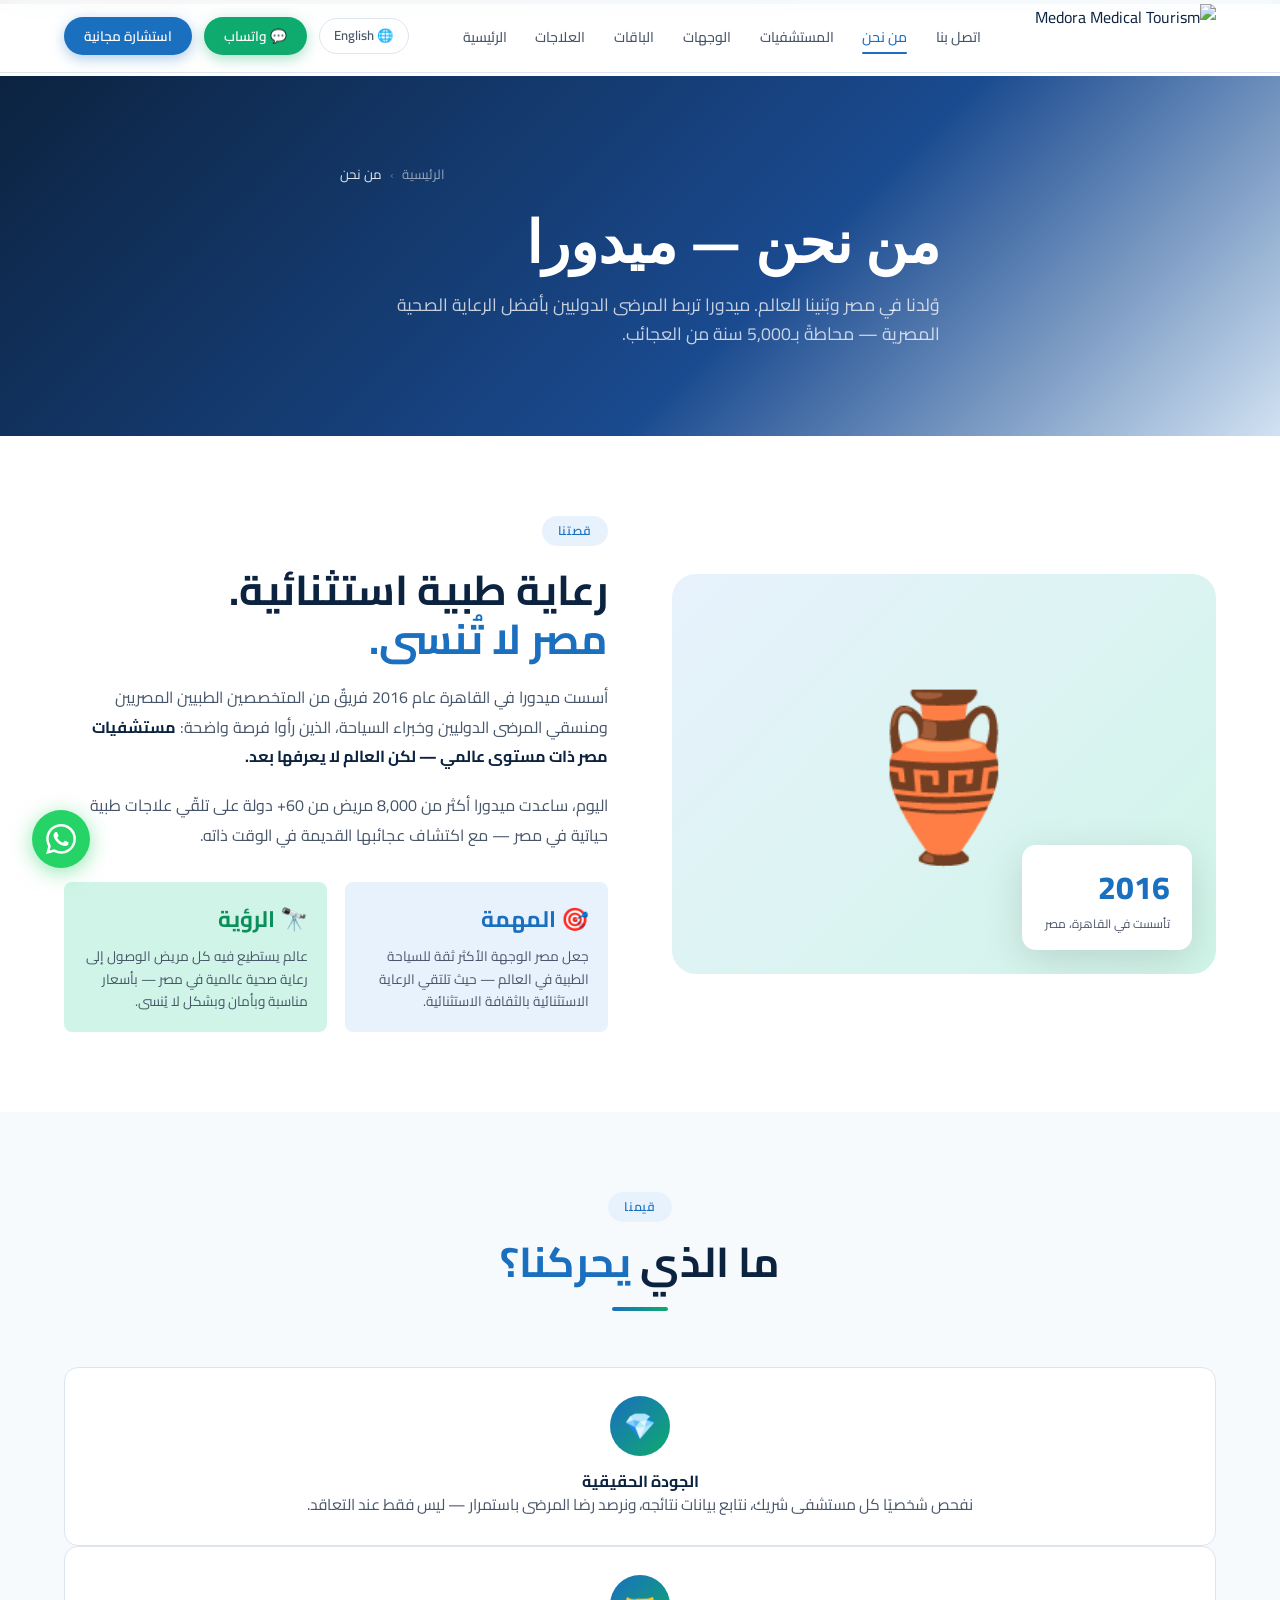
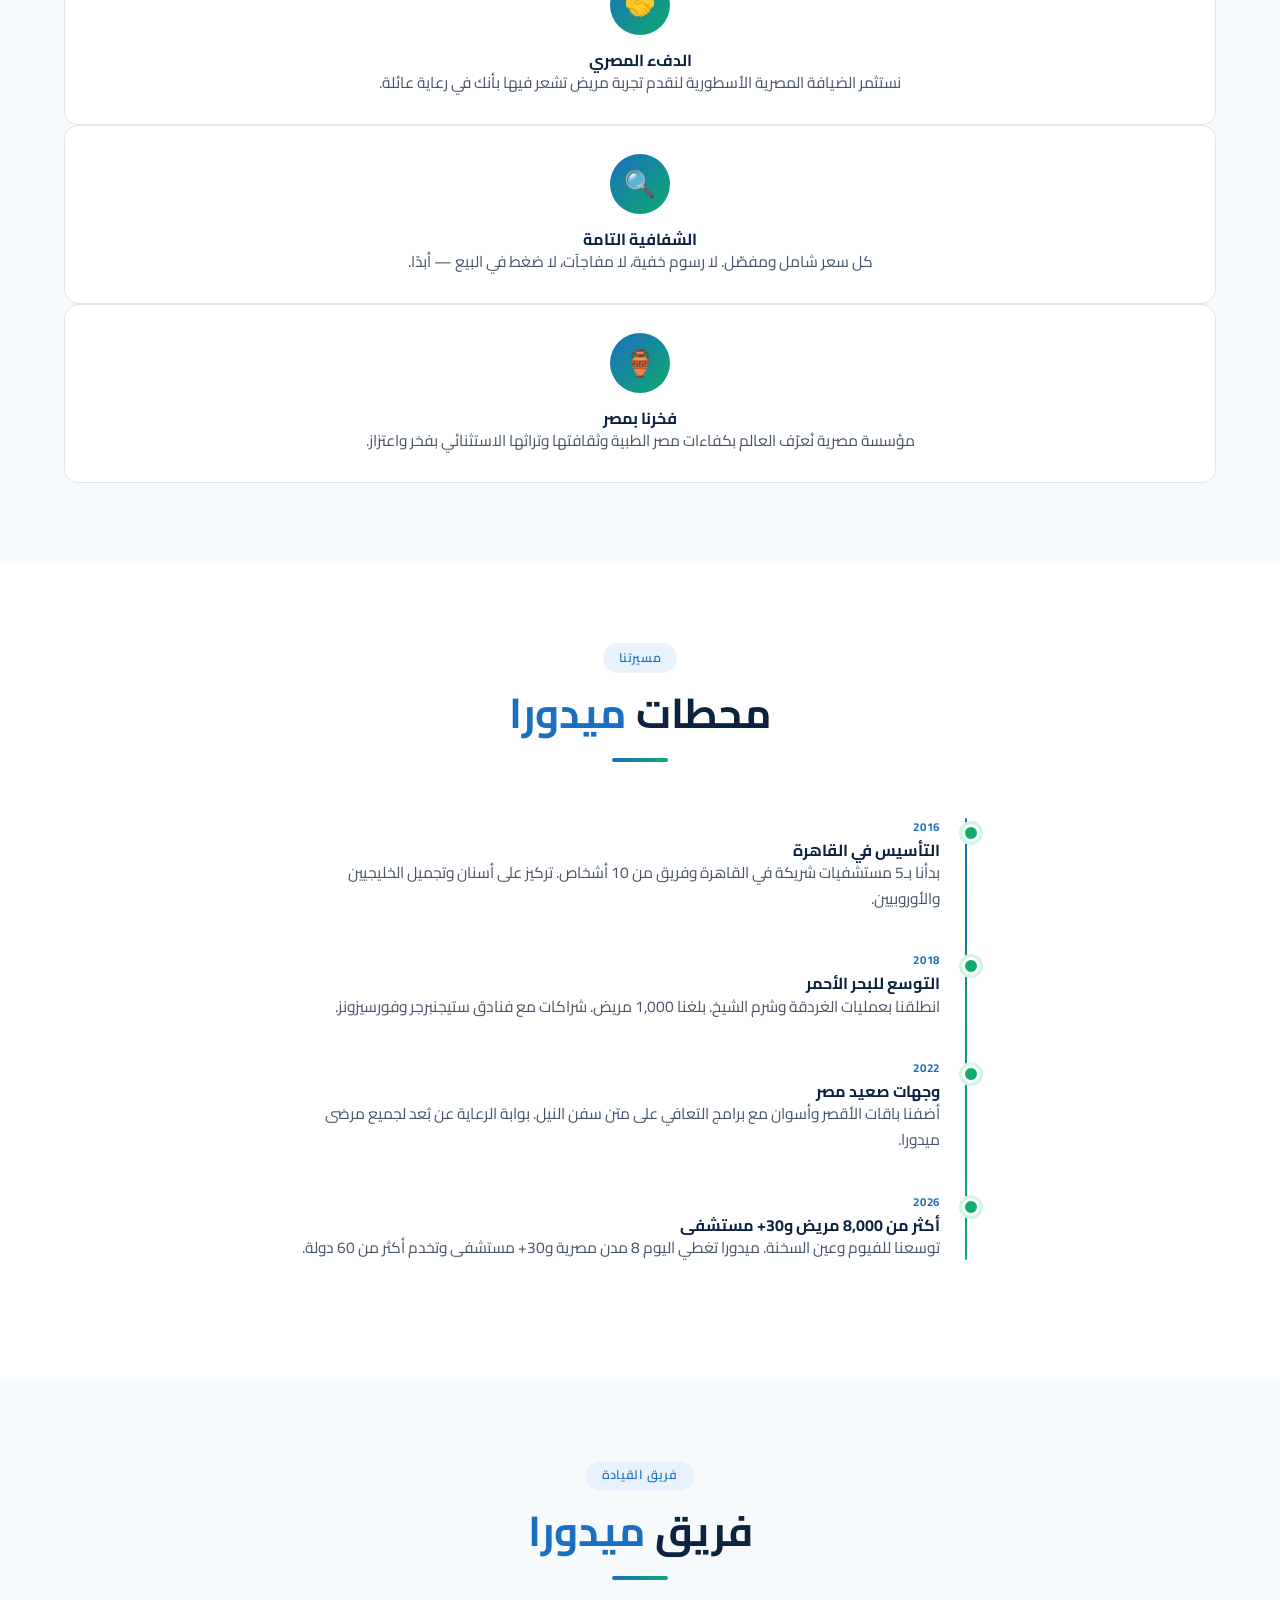
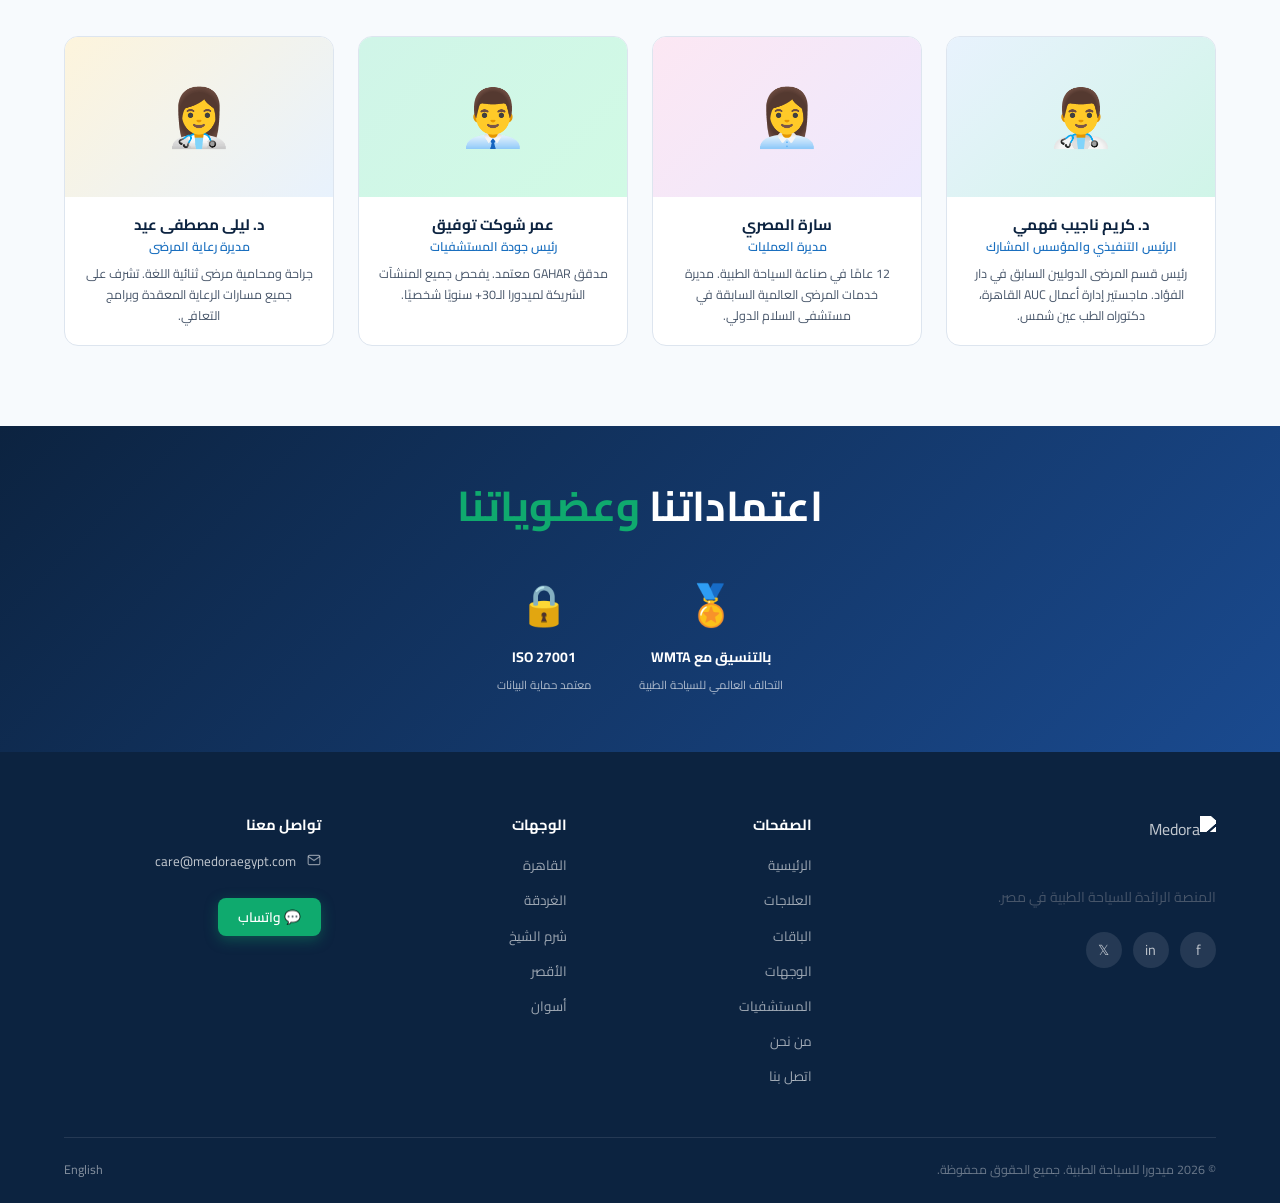
==== commit 8a382675: "image error" ====
--- a/about-ar.html
+++ b/about-ar.html
@@ -180,7 +180,8 @@
     <div class="egypt-strip"></div>
     <nav class="navbar" id="navbar">
         <div class="nav-inner">
-            <a href="index-ar.html" class="nav-logo"><img src="images/logo.png" alt="Medora Medical Tourism" style="height:64px;width:auto;display:block" /></a>
+            <a href="index-ar.html" class="nav-logo"><img src="images/logo.png" alt="Medora Medical Tourism"
+                    style="height:64px;width:auto;display:block" /></a>
             <ul class="nav-links">
                 <li><a href="index-ar.html">الرئيسية</a></li>
                 <li><a href="treatments-ar.html">العلاجات</a></li>
@@ -257,40 +258,40 @@
                 <h2>ما الذي <span class="text-primary">يحركنا؟</span></h2>
                 <div class="divider"></div>
             </div>
-            <div class="grid-3">
+            <!-- <div class="grid-3">
                 <div class="value-card">
                     <div class="value-icon">🛡️</div>
                     <h4>السلامة فوق كل شيء</h4>
                     <p>كل مستشفى شريك لميدورا يحمل اعتماد GAHAR — المعيار المصري الوطني المعادل لـJCI. لا تساهل في سلامة
                         المريض أبدًا.</p>
-                </div>
-                <div class="value-card">
-                    <div class="value-icon">💎</div>
-                    <h4>الجودة الحقيقية</h4>
-                    <p>نفحص شخصيًا كل مستشفى شريك، نتابع بيانات نتائجه، ونرصد رضا المرضى باستمرار — ليس فقط عند التعاقد.
-                    </p>
-                </div>
-                <div class="value-card">
-                    <div class="value-icon">🤝</div>
-                    <h4>الدفء المصري</h4>
-                    <p>نستثمر الضيافة المصرية الأسطورية لنقدم تجربة مريض تشعر فيها بأنك في رعاية عائلة.</p>
-                </div>
-                <div class="value-card">
-                    <div class="value-icon">🔍</div>
-                    <h4>الشفافية التامة</h4>
-                    <p>كل سعر شامل ومفصّل. لا رسوم خفية، لا مفاجآت، لا ضغط في البيع — أبدًا.</p>
-                </div>
-                <div class="value-card">
+                </div> -->
+            <div class="value-card">
+                <div class="value-icon">💎</div>
+                <h4>الجودة الحقيقية</h4>
+                <p>نفحص شخصيًا كل مستشفى شريك، نتابع بيانات نتائجه، ونرصد رضا المرضى باستمرار — ليس فقط عند التعاقد.
+                </p>
+            </div>
+            <div class="value-card">
+                <div class="value-icon">🤝</div>
+                <h4>الدفء المصري</h4>
+                <p>نستثمر الضيافة المصرية الأسطورية لنقدم تجربة مريض تشعر فيها بأنك في رعاية عائلة.</p>
+            </div>
+            <div class="value-card">
+                <div class="value-icon">🔍</div>
+                <h4>الشفافية التامة</h4>
+                <p>كل سعر شامل ومفصّل. لا رسوم خفية، لا مفاجآت، لا ضغط في البيع — أبدًا.</p>
+            </div>
+            <!-- <div class="value-card">
                     <div class="value-icon">🌍</div>
                     <h4>الوصول العالمي</h4>
                     <p>ندعم المرضى بأكثر من 15 لغة وتعمل بالشراكة مع وكلاء في أوروبا والخليج وأفريقيا.</p>
-                </div>
-                <div class="value-card">
-                    <div class="value-icon">🏺</div>
-                    <h4>فخرنا بمصر</h4>
-                    <p>مؤسسة مصرية نُعرّف العالم بكفاءات مصر الطبية وثقافتها وتراثها الاستثنائي بفخر واعتزاز.</p>
-                </div>
-            </div>
+                </div> -->
+            <div class="value-card">
+                <div class="value-icon">🏺</div>
+                <h4>فخرنا بمصر</h4>
+                <p>مؤسسة مصرية نُعرّف العالم بكفاءات مصر الطبية وثقافتها وتراثها الاستثنائي بفخر واعتزاز.</p>
+            </div>
+        </div>
         </div>
     </section>
 
@@ -314,13 +315,13 @@
                     <h4>التوسع للبحر الأحمر</h4>
                     <p>انطلقنا بعمليات الغردقة وشرم الشيخ. بلغنا 1,000 مريض. شراكات مع فنادق ستيجنبرجر وفورسيزونز.</p>
                 </div>
-                <div class="tl-item">
+                <!-- <div class="tl-item">
                     <div class="tl-dot"></div>
                     <div class="tl-year">2020</div>
                     <h4>برنامج تدقيق GAHAR</h4>
                     <p>أطلقنا بروتوكول التدقيق الحصري الخاص بنا — أول منصة سياحة طبية مصرية تنشر بيانات نتائجها علنًا.
                     </p>
-                </div>
+                </div> -->
                 <div class="tl-item">
                     <div class="tl-dot"></div>
                     <div class="tl-year">2022</div>
@@ -328,13 +329,13 @@
                     <p>أضفنا باقات الأقصر وأسوان مع برامج التعافي على متن سفن النيل. بوابة الرعاية عن بُعد لجميع مرضى
                         ميدورا.</p>
                 </div>
-                <div class="tl-item">
+                <!-- <div class="tl-item">
                     <div class="tl-dot"></div>
                     <div class="tl-year">2024</div>
                     <h4>تقدير WMTA الدولي</h4>
                     <p>تصنيف ضمن أفضل 100 منصة سياحة طبية عالميًا. بلغنا 6,000 مريض. مكاتب ارتباط أوروبية في لندن
                         ودوسلدورف.</p>
-                </div>
+                </div> -->
                 <div class="tl-item">
                     <div class="tl-dot"></div>
                     <div class="tl-year">2026</div>
@@ -404,24 +405,24 @@
             <div style="display:flex;align-items:center;justify-content:center;flex-wrap:wrap;gap:3rem">
                 <div style="text-align:center;color:#fff">
                     <div style="font-size:2.5rem;margin-bottom:.5rem">🏅</div><strong
-                        style="display:block;font-size:.88rem">عضو WMTA</strong><span
+                        style="display:block;font-size:.88rem">بالتنسيق مع WMTA</strong><span
                         style="font-size:.72rem;opacity:.65">التحالف العالمي للسياحة الطبية</span>
                 </div>
-                <div style="text-align:center;color:#fff">
+                <!-- <div style="text-align:center;color:#fff">
                     <div style="font-size:2.5rem;margin-bottom:.5rem">🏛️</div><strong
                         style="display:block;font-size:.88rem">مدقق GAHAR</strong><span
                         style="font-size:.72rem;opacity:.65">هيئة الاعتماد الصحي المصرية</span>
-                </div>
+                </div> -->
                 <div style="text-align:center;color:#fff">
                     <div style="font-size:2.5rem;margin-bottom:.5rem">🔒</div><strong
                         style="display:block;font-size:.88rem">ISO 27001</strong><span
                         style="font-size:.72rem;opacity:.65">معتمد حماية البيانات</span>
                 </div>
-                <div style="text-align:center;color:#fff">
+                <!-- <div style="text-align:center;color:#fff">
                     <div style="font-size:2.5rem;margin-bottom:.5rem">🌐</div><strong
                         style="display:block;font-size:.88rem">جائزة IMTJ 2024</strong><span
                         style="font-size:.72rem;opacity:.65">أفضل خدمات مريض — مصر</span>
-                </div>
+                </div> -->
             </div>
         </div>
     </section>
@@ -430,7 +431,8 @@
         <div class="container">
             <div class="footer-grid">
                 <div class="footer-brand">
-                    <div class="footer-logo-wrap"><img src="images/logo.png" alt="Medora" style="height:52px;width:auto;filter:brightness(0) invert(1)" /></div>
+                    <div class="footer-logo-wrap"><img src="images/logo.png" alt="Medora"
+                            style="height:52px;width:auto;filter:brightness(0) invert(1)" /></div>
                     <p>المنصة الرائدة للسياحة الطبية في مصر.</p>
                     <div class="social-links"><a href="#">f</a><a href="#">in</a><a href="#">𝕏</a></div>
                 </div>
--- a/style.css
+++ b/style.css
@@ -762,6 +762,99 @@
     margin: .2rem
 }
 
+/* ─── Hospital/Resort Card ─── */
+.hosp-card {
+    background: #fff;
+    border-radius: var(--radius-md);
+    border: 1px solid var(--clr-border);
+    overflow: hidden;
+    transition: var(--transition)
+}
+
+.hosp-card:hover {
+    transform: translateY(-5px);
+    box-shadow: var(--shadow-lg)
+}
+
+.hosp-header {
+    padding: 1.4rem 1.75rem 1rem;
+    background: linear-gradient(135deg, var(--clr-navy), #1a4a8f);
+    display: flex;
+    align-items: flex-start;
+    gap: 1rem
+}
+
+.hosp-icon {
+    width: 54px;
+    height: 54px;
+    background: rgba(255, 255, 255, .15);
+    border-radius: 12px;
+    display: flex;
+    align-items: center;
+    justify-content: center;
+    flex-shrink: 0;
+    font-size: 1.7rem
+}
+
+.hosp-header h3 {
+    color: #fff;
+    font-size: 1.05rem;
+    margin-bottom: .2rem
+}
+
+.hosp-header .city {
+    color: rgba(255, 255, 255, .6);
+    font-size: .78rem
+}
+
+.hosp-body {
+    padding: 1.2rem 1.75rem
+}
+
+.accred-row {
+    display: flex;
+    flex-wrap: wrap;
+    gap: .35rem;
+    margin-bottom: .9rem
+}
+
+.accred-badge {
+    background: var(--clr-accent-light);
+    color: var(--clr-accent-dark);
+    padding: .16rem .65rem;
+    border-radius: 4px;
+    font-size: .68rem;
+    font-weight: 700
+}
+
+.hosp-stats {
+    display: flex;
+    gap: 2rem;
+    padding: 1rem 1.75rem;
+    border-top: 1px solid var(--clr-border);
+    background: var(--clr-light)
+}
+
+.hstat strong {
+    display: block;
+    font-size: 1.1rem;
+    color: var(--clr-primary);
+    font-weight: 800
+}
+
+.hstat span {
+    font-size: .7rem;
+    color: var(--clr-slate)
+}
+
+.hosp-footer {
+    padding: .9rem 1.75rem;
+    border-top: 1px solid var(--clr-border);
+    display: flex;
+    align-items: center;
+    justify-content: flex-end
+}
+
 /* ─── Testimonial ─── */
 .testimonial-card {
     background: #fff;
